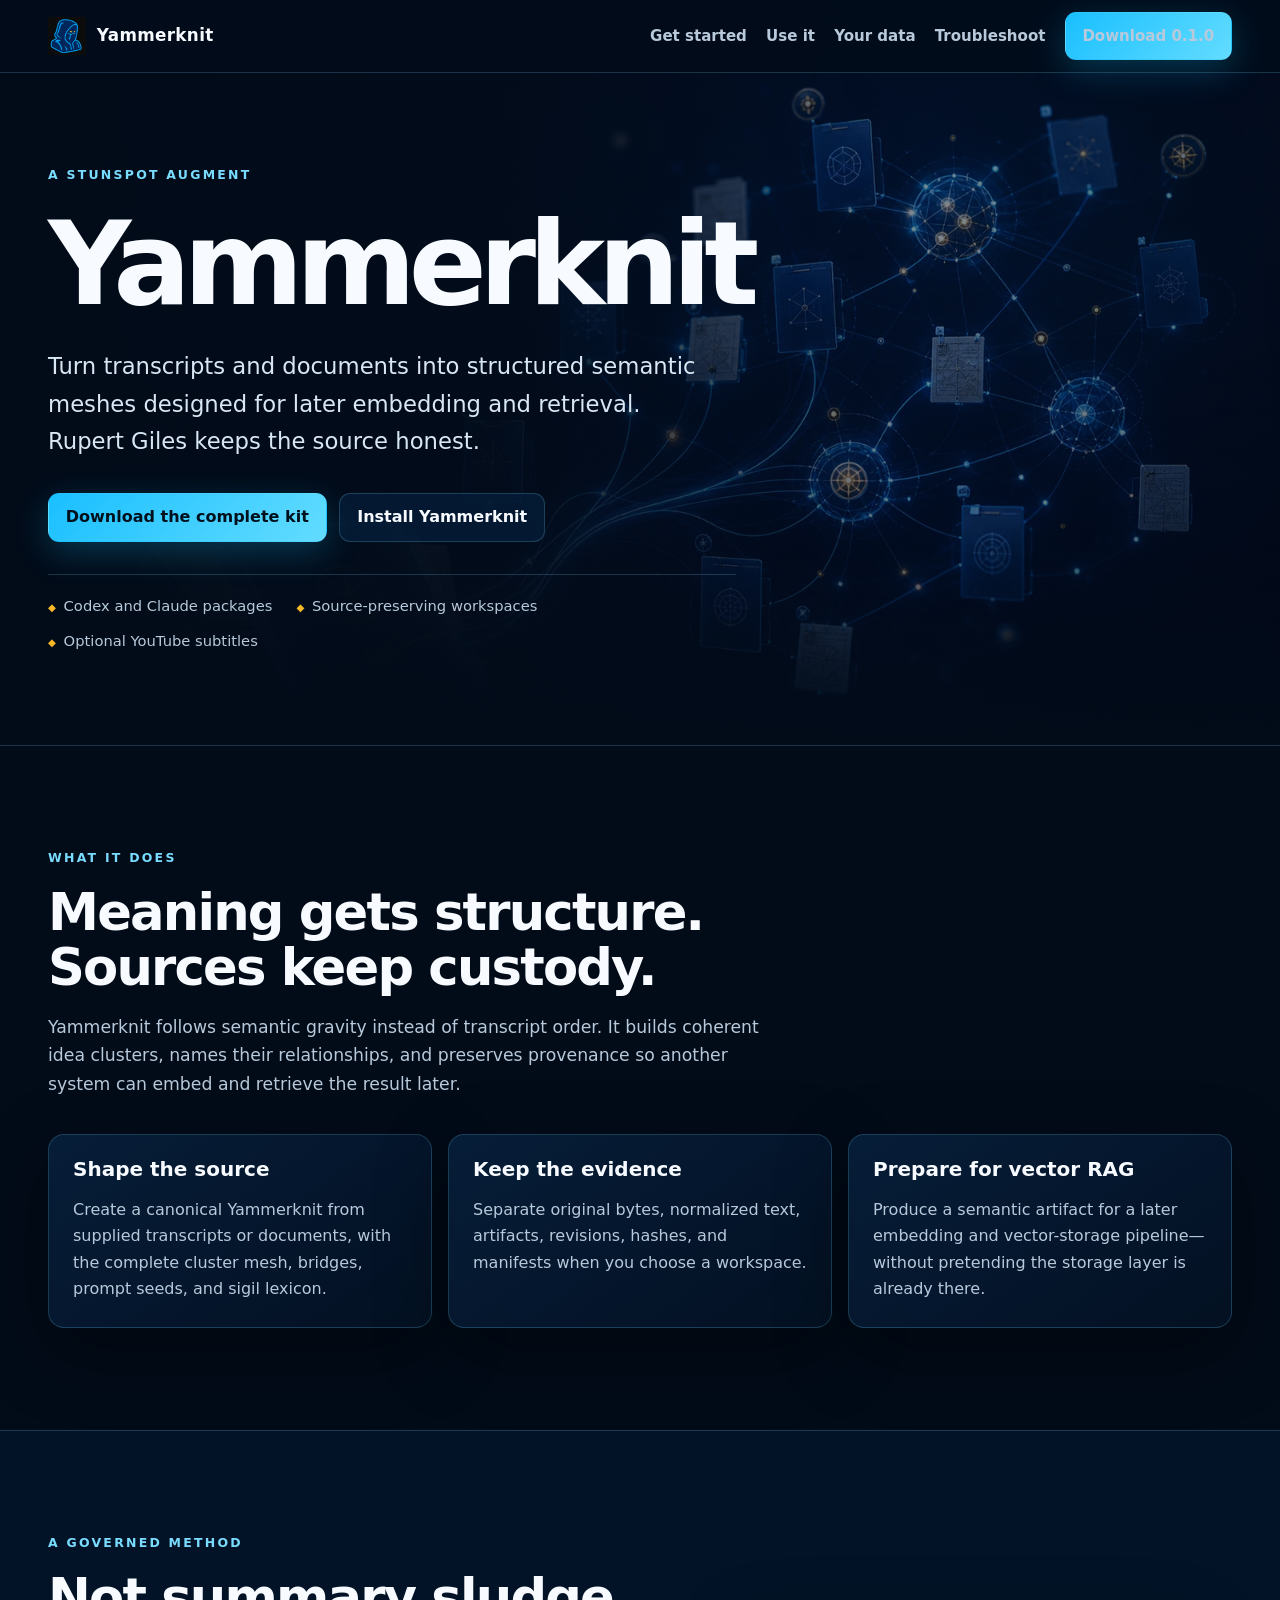
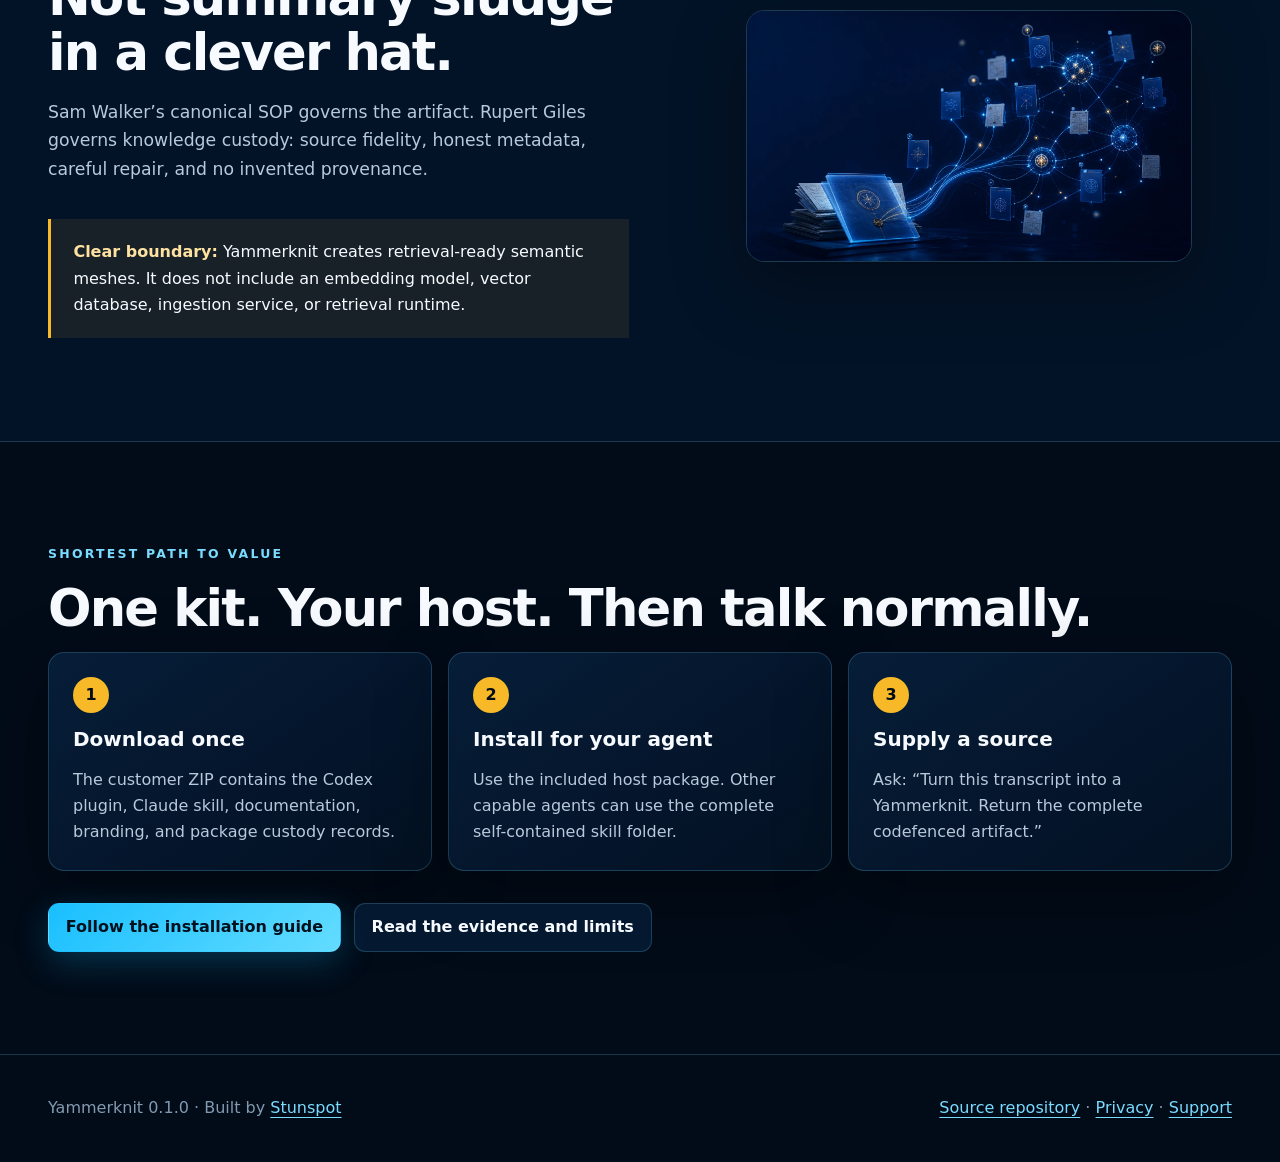
==== docs/index.html @ 2b45ec3b "docs: launch Yammerknit public documentation" ====
<!doctype html>
<html lang="en">
<head>
  <meta charset="utf-8">
  <meta name="viewport" content="width=device-width, initial-scale=1">
  <title>Yammerknit — Retrieval-ready semantic meshes</title>
  <meta name="description" content="Turn transcripts and documents into structured semantic meshes for embedding and retrieval in a vector-RAG system.">
  <link rel="canonical" href="https://stunspot.github.io/yammerknit/">
  <meta property="og:type" content="website">
  <meta property="og:site_name" content="Yammerknit">
  <meta property="og:title" content="Yammerknit — Retrieval-ready semantic meshes">
  <meta property="og:description" content="Turn source material into a retrieval-ready semantic mesh. Rupert Giles keeps the source honest.">
  <meta property="og:url" content="https://stunspot.github.io/yammerknit/">
  <meta property="og:image" content="https://stunspot.github.io/yammerknit/assets/yammerknit-sharecard.png">
  <meta property="og:image:width" content="1280">
  <meta property="og:image:height" content="640">
  <meta property="og:image:alt" content="Yammerknit, a Stunspot Augment: Turn source material into a retrieval-ready semantic mesh.">
  <meta name="twitter:card" content="summary_large_image">
  <meta name="twitter:title" content="Yammerknit — Retrieval-ready semantic meshes">
  <meta name="twitter:description" content="Turn source material into a retrieval-ready semantic mesh.">
  <meta name="twitter:image" content="https://stunspot.github.io/yammerknit/assets/yammerknit-sharecard.png">
  <meta name="theme-color" content="#041326">
  <link rel="icon" href="assets/stunspot-icon.png">
  <link rel="stylesheet" href="assets/styles.css">
</head>
<body>
  <a class="skip-link" href="#main">Skip to main content</a>
  <header class="site-header">
    <nav class="nav-shell" aria-label="Primary navigation">
      <a class="brand" href="./" aria-current="page"><img src="assets/stunspot-icon.png" alt="">Yammerknit</a>
      <ul class="nav-links">
        <li><a href="get-started.html">Get started</a></li>
        <li><a href="use.html">Use it</a></li>
        <li><a href="data.html">Your data</a></li>
        <li><a href="troubleshooting.html">Troubleshoot</a></li>
        <li class="download-nav"><a class="button" href="https://github.com/Stunspot/yammerknit/raw/refs/heads/main/release/0.1.0/Yammerknit-v0.1.0.zip">Download 0.1.0</a></li>
      </ul>
    </nav>
  </header>

  <main id="main">
    <section class="hero" aria-labelledby="hero-title">
      <img class="hero-art" src="assets/semantic-mesh.webp" alt="">
      <div class="shell hero-inner">
        <div class="hero-copy">
          <p class="eyebrow">A Stunspot Augment</p>
          <h1 id="hero-title">Yammerknit</h1>
          <p class="lede">Turn transcripts and documents into structured semantic meshes designed for later embedding and retrieval. Rupert Giles keeps the source honest.</p>
          <div class="actions">
            <a class="button" href="https://github.com/Stunspot/yammerknit/raw/refs/heads/main/release/0.1.0/Yammerknit-v0.1.0.zip">Download the complete kit</a>
            <a class="button-secondary" href="get-started.html">Install Yammerknit</a>
          </div>
          <div class="proof-strip" aria-label="Product facts">
            <span>Codex and Claude packages</span>
            <span>Source-preserving workspaces</span>
            <span>Optional YouTube subtitles</span>
          </div>
        </div>
      </div>
    </section>

    <section class="section shell" aria-labelledby="what-title">
      <p class="eyebrow">What it does</p>
      <h2 id="what-title">Meaning gets structure. Sources keep custody.</h2>
      <p class="section-intro">Yammerknit follows semantic gravity instead of transcript order. It builds coherent idea clusters, names their relationships, and preserves provenance so another system can embed and retrieve the result later.</p>
      <div class="grid-3">
        <article class="card"><h3>Shape the source</h3><p>Create a canonical Yammerknit from supplied transcripts or documents, with the complete cluster mesh, bridges, prompt seeds, and sigil lexicon.</p></article>
        <article class="card"><h3>Keep the evidence</h3><p>Separate original bytes, normalized text, artifacts, revisions, hashes, and manifests when you choose a workspace.</p></article>
        <article class="card"><h3>Prepare for vector RAG</h3><p>Produce a semantic artifact for a later embedding and vector-storage pipeline—without pretending the storage layer is already there.</p></article>
      </div>
    </section>

    <section class="section mesh-band">
      <div class="shell split">
        <div>
          <p class="eyebrow">A governed method</p>
          <h2>Not summary sludge in a clever hat.</h2>
          <p class="section-intro">Sam Walker’s canonical SOP governs the artifact. Rupert Giles governs knowledge custody: source fidelity, honest metadata, careful repair, and no invented provenance.</p>
          <div class="callout"><strong>Clear boundary:</strong> Yammerknit creates retrieval-ready semantic meshes. It does not include an embedding model, vector database, ingestion service, or retrieval runtime.</div>
        </div>
        <figure class="visual-frame"><img src="assets/semantic-mesh.webp" width="1600" height="900" loading="lazy" alt="An archival document unfolding into connected idea clusters, cross-links, and retrieval nodes."></figure>
      </div>
    </section>

    <section class="section shell" aria-labelledby="first-value-title">
      <p class="eyebrow">Shortest path to value</p>
      <h2 id="first-value-title">One kit. Your host. Then talk normally.</h2>
      <div class="grid-3">
        <article class="card"><div class="step-number" aria-hidden="true">1</div><h3>Download once</h3><p>The customer ZIP contains the Codex plugin, Claude skill, documentation, branding, and package custody records.</p></article>
        <article class="card"><div class="step-number" aria-hidden="true">2</div><h3>Install for your agent</h3><p>Use the included host package. Other capable agents can use the complete self-contained skill folder.</p></article>
        <article class="card"><div class="step-number" aria-hidden="true">3</div><h3>Supply a source</h3><p>Ask: “Turn this transcript into a Yammerknit. Return the complete codefenced artifact.”</p></article>
      </div>
      <div class="actions">
        <a class="button" href="get-started.html">Follow the installation guide</a>
        <a class="button-secondary" href="validation.html">Read the evidence and limits</a>
      </div>
    </section>
  </main>

  <footer class="site-footer">
    <div class="shell footer-inner">
      <p>Yammerknit 0.1.0 · Built by <a href="https://stunspot.com/">Stunspot</a></p>
      <p><a href="https://github.com/Stunspot/yammerknit">Source repository</a> · <a href="https://github.com/Stunspot/yammerknit/blob/main/PRIVACY.md">Privacy</a> · <a href="https://github.com/Stunspot/yammerknit/blob/main/SUPPORT.md">Support</a></p>
    </div>
  </footer>
</body>
</html>
---- docs/assets/styles.css ----
:root {
  color-scheme: dark;
  --ink: #f7fbff;
  --muted: #b7c9da;
  --quiet: #829ab0;
  --navy-950: #020b18;
  --navy-900: #041326;
  --navy-800: #082342;
  --cyan: #19bfff;
  --cyan-soft: #79dcff;
  --amber: #f7b927;
  --line: rgba(121, 220, 255, 0.2);
  --panel: rgba(8, 35, 66, 0.72);
  --shadow: 0 24px 70px rgba(0, 0, 0, 0.36);
  --max: 74rem;
}

* { box-sizing: border-box; }
html { scroll-behavior: smooth; background: var(--navy-950); }
body {
  margin: 0;
  min-width: 18rem;
  color: var(--ink);
  background:
    radial-gradient(circle at 85% 8%, rgba(25, 191, 255, 0.11), transparent 28rem),
    linear-gradient(180deg, var(--navy-900), var(--navy-950) 38rem);
  font-family: Inter, ui-sans-serif, system-ui, -apple-system, BlinkMacSystemFont, "Segoe UI", sans-serif;
  line-height: 1.65;
}
body::before {
  position: fixed;
  inset: 0;
  z-index: -1;
  content: "";
  pointer-events: none;
  opacity: 0.12;
  background-image:
    linear-gradient(rgba(121, 220, 255, 0.08) 1px, transparent 1px),
    linear-gradient(90deg, rgba(121, 220, 255, 0.08) 1px, transparent 1px);
  background-size: 4rem 4rem;
  mask-image: linear-gradient(to bottom, black, transparent 75%);
}
a { color: var(--cyan-soft); text-underline-offset: 0.22em; text-decoration-thickness: 0.08em; }
a:hover { color: #fff; }
a:focus-visible, button:focus-visible { outline: 0.2rem solid var(--amber); outline-offset: 0.25rem; border-radius: 0.2rem; }
img { max-width: 100%; height: auto; }
.skip-link {
  position: fixed; top: 0.75rem; left: 0.75rem; z-index: 20;
  padding: 0.7rem 1rem; color: var(--navy-950); background: var(--amber);
  font-weight: 800; transform: translateY(-180%);
}
.skip-link:focus { transform: translateY(0); }
.site-header {
  position: sticky; top: 0; z-index: 10;
  border-bottom: 1px solid var(--line);
  background: rgba(2, 11, 24, 0.88);
  backdrop-filter: blur(18px);
}
.nav-shell, .shell { width: min(calc(100% - 2rem), var(--max)); margin-inline: auto; }
.nav-shell { display: flex; align-items: center; justify-content: space-between; min-height: 4.5rem; gap: 1.5rem; }
.brand {
  display: inline-flex; align-items: center; gap: 0.7rem;
  color: var(--ink); font-size: 1.05rem; font-weight: 800;
  letter-spacing: 0.02em; text-decoration: none;
}
.brand img { width: 2.35rem; height: 2.35rem; object-fit: contain; }
.nav-links {
  display: flex; align-items: center; flex-wrap: wrap; gap: 0.25rem 1.2rem;
  margin: 0; padding: 0; list-style: none;
}
.nav-links a { color: var(--muted); font-size: 0.94rem; font-weight: 700; text-decoration: none; }
.nav-links a[aria-current="page"], .nav-links a:hover { color: var(--ink); }
.button, .button-secondary {
  display: inline-flex; align-items: center; justify-content: center;
  min-height: 3rem; padding: 0.65rem 1.05rem; border: 1px solid transparent;
  border-radius: 0.7rem; font-weight: 800; text-decoration: none;
}
.button {
  color: #00101d; background: linear-gradient(135deg, var(--cyan), #63dcff);
  box-shadow: 0 10px 35px rgba(25, 191, 255, 0.24);
}
.button:hover { color: #00101d; background: #a1eaff; }
.button-secondary { color: var(--ink); border-color: var(--line); background: rgba(8, 35, 66, 0.62); }
.button-secondary:hover { border-color: var(--cyan); color: var(--ink); }
.eyebrow {
  margin: 0 0 1rem; color: var(--cyan-soft); font-size: 0.78rem;
  font-weight: 850; letter-spacing: 0.18em; text-transform: uppercase;
}
.hero { position: relative; min-height: 42rem; overflow: hidden; border-bottom: 1px solid var(--line); }
.hero-art { position: absolute; inset: 0; width: 100%; height: 100%; object-fit: cover; object-position: center; opacity: 0.7; }
.hero::after {
  position: absolute; inset: 0; content: "";
  background:
    linear-gradient(90deg, rgba(2, 11, 24, 0.99) 0%, rgba(2, 11, 24, 0.93) 39%, rgba(2, 11, 24, 0.28) 72%, rgba(2, 11, 24, 0.48) 100%),
    linear-gradient(0deg, var(--navy-950), transparent 35%);
}
.hero-inner { position: relative; z-index: 1; display: grid; align-items: center; min-height: 42rem; padding-block: 5.5rem; }
.hero-copy { max-width: 43rem; }
h1, h2, h3 { line-height: 1.08; text-wrap: balance; }
h1 { margin: 0; font-size: clamp(3.5rem, 9vw, 7.8rem); letter-spacing: -0.065em; }
h2 { margin: 0 0 1rem; font-size: clamp(2rem, 4vw, 3.3rem); letter-spacing: -0.035em; }
h3 { margin: 0 0 0.6rem; font-size: 1.25rem; }
.lede { max-width: 42rem; margin: 1.4rem 0 0; color: #d8e7f3; font-size: clamp(1.13rem, 2.2vw, 1.42rem); }
.actions { display: flex; flex-wrap: wrap; gap: 0.8rem; margin-top: 2rem; }
.proof-strip {
  display: flex; flex-wrap: wrap; gap: 0.65rem 1.5rem; margin: 2rem 0 0;
  padding: 1.2rem 0 0; border-top: 1px solid var(--line);
  color: var(--muted); font-size: 0.92rem;
}
.proof-strip span::before { margin-right: 0.48rem; color: var(--amber); content: "◆"; font-size: 0.7em; }
.section { padding-block: clamp(4rem, 8vw, 7rem); }
.section-intro { max-width: 46rem; margin-bottom: 2.25rem; color: var(--muted); font-size: 1.08rem; }
.grid-3 { display: grid; grid-template-columns: repeat(3, 1fr); gap: 1rem; }
.card {
  padding: 1.5rem; border: 1px solid var(--line); border-radius: 1rem;
  background: linear-gradient(145deg, rgba(8, 35, 66, 0.78), rgba(4, 19, 38, 0.72));
  box-shadow: var(--shadow);
}
.card p { margin-bottom: 0; color: var(--muted); }
.step-number {
  display: grid; width: 2.25rem; height: 2.25rem; margin-bottom: 1rem;
  place-items: center; border-radius: 50%; color: var(--navy-950);
  background: var(--amber); font-weight: 900;
}
.mesh-band { border-block: 1px solid var(--line); background: rgba(8, 35, 66, 0.35); }
.split {
  display: grid; grid-template-columns: minmax(0, 1.05fr) minmax(18rem, 0.95fr);
  align-items: center; gap: clamp(2rem, 6vw, 5rem);
}
.visual-frame { overflow: hidden; border: 1px solid var(--line); border-radius: 1.15rem; box-shadow: var(--shadow); }
.visual-frame img { display: block; }
.callout { padding: 1.25rem 1.4rem; border-left: 0.22rem solid var(--amber); background: rgba(247, 185, 39, 0.08); }
.callout strong { color: #ffe2a1; }
.doc-hero { padding-block: clamp(4rem, 8vw, 7rem) 3rem; }
.doc-hero h1 { max-width: 54rem; font-size: clamp(2.8rem, 7vw, 5.4rem); }
.doc-layout {
  display: grid; grid-template-columns: 14rem minmax(0, 48rem);
  align-items: start; gap: clamp(2rem, 6vw, 5rem); padding-bottom: 6rem;
}
.toc { position: sticky; top: 6rem; padding: 1rem; border-left: 1px solid var(--line); }
.toc p { margin: 0 0 0.5rem; color: var(--quiet); font-size: 0.75rem; font-weight: 800; letter-spacing: 0.14em; text-transform: uppercase; }
.toc ul { margin: 0; padding: 0; list-style: none; }
.toc a { display: block; padding: 0.35rem 0; color: var(--muted); text-decoration: none; }
.prose h2 { margin-top: 3.5rem; padding-top: 1rem; }
.prose h2:first-child { margin-top: 0; }
.prose p, .prose li { color: #c7d6e3; }
.prose li + li { margin-top: 0.45rem; }
.prose code { color: #c9efff; background: rgba(25, 191, 255, 0.09); }
pre {
  overflow-x: auto; padding: 1.1rem 1.2rem; border: 1px solid var(--line);
  border-radius: 0.75rem; color: #e5f7ff; background: #010915; font-size: 0.92rem;
}
table { width: 100%; border-collapse: collapse; }
th, td { padding: 0.8rem; border-bottom: 1px solid var(--line); text-align: left; vertical-align: top; }
th { color: var(--ink); }
td { color: var(--muted); }
.next { margin-top: 4rem; padding: 1.4rem; border: 1px solid var(--line); border-radius: 0.9rem; background: var(--panel); }
.site-footer { padding-block: 2.5rem; border-top: 1px solid var(--line); color: var(--quiet); }
.footer-inner { display: flex; justify-content: space-between; flex-wrap: wrap; gap: 1rem 2rem; }
.footer-inner p { margin: 0; }
@media (max-width: 54rem) {
  .grid-3, .split, .doc-layout { grid-template-columns: 1fr; }
  .toc { position: static; border-left: 0; border-bottom: 1px solid var(--line); }
  .nav-shell { align-items: flex-start; padding-block: 0.8rem; }
  .nav-links { justify-content: flex-end; }
  .hero::after {
    background: linear-gradient(90deg, rgba(2, 11, 24, 0.97), rgba(2, 11, 24, 0.56)),
      linear-gradient(0deg, var(--navy-950), transparent 45%);
  }
}
@media (max-width: 38rem) {
  .nav-shell { display: block; }
  .nav-links { margin-top: 0.6rem; justify-content: flex-start; }
  .nav-links .download-nav { display: none; }
  .hero, .hero-inner { min-height: 38rem; }
  .proof-strip { display: grid; }
}
@media (prefers-reduced-motion: reduce) { html { scroll-behavior: auto; } }
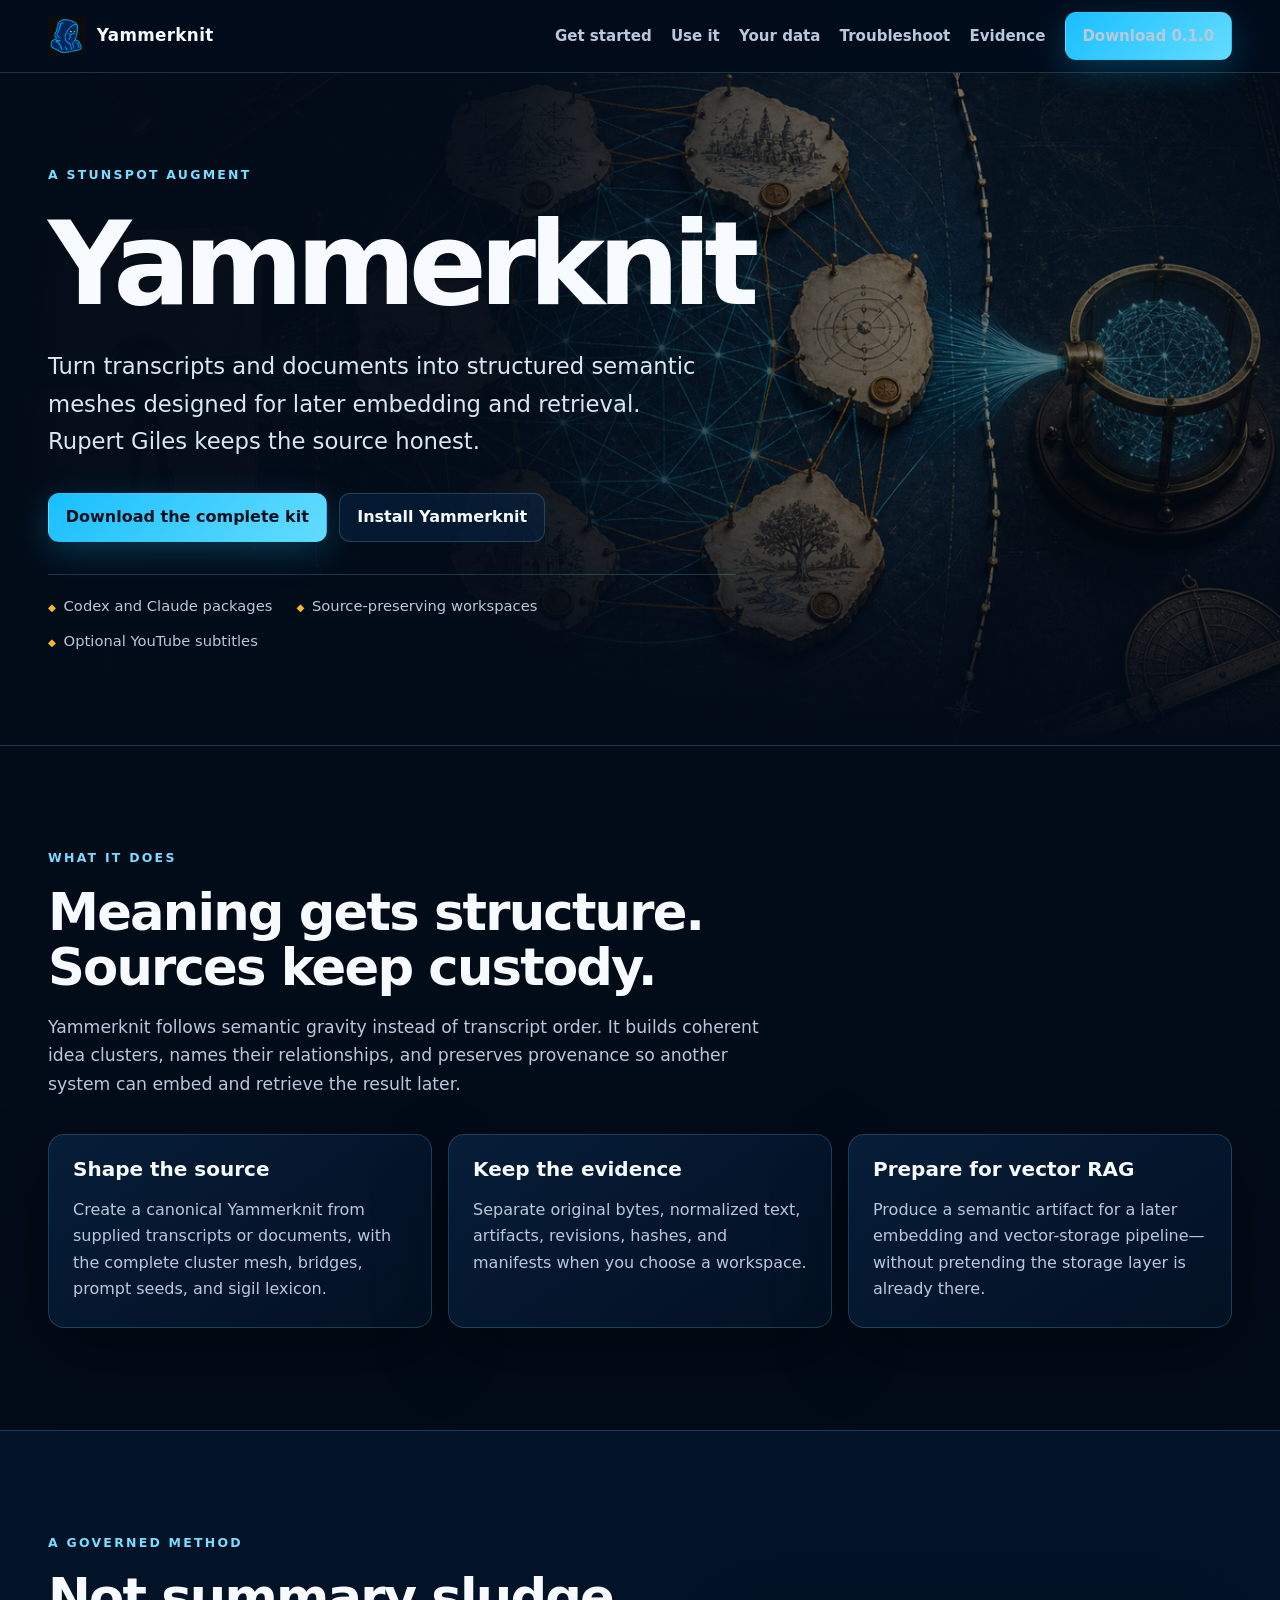
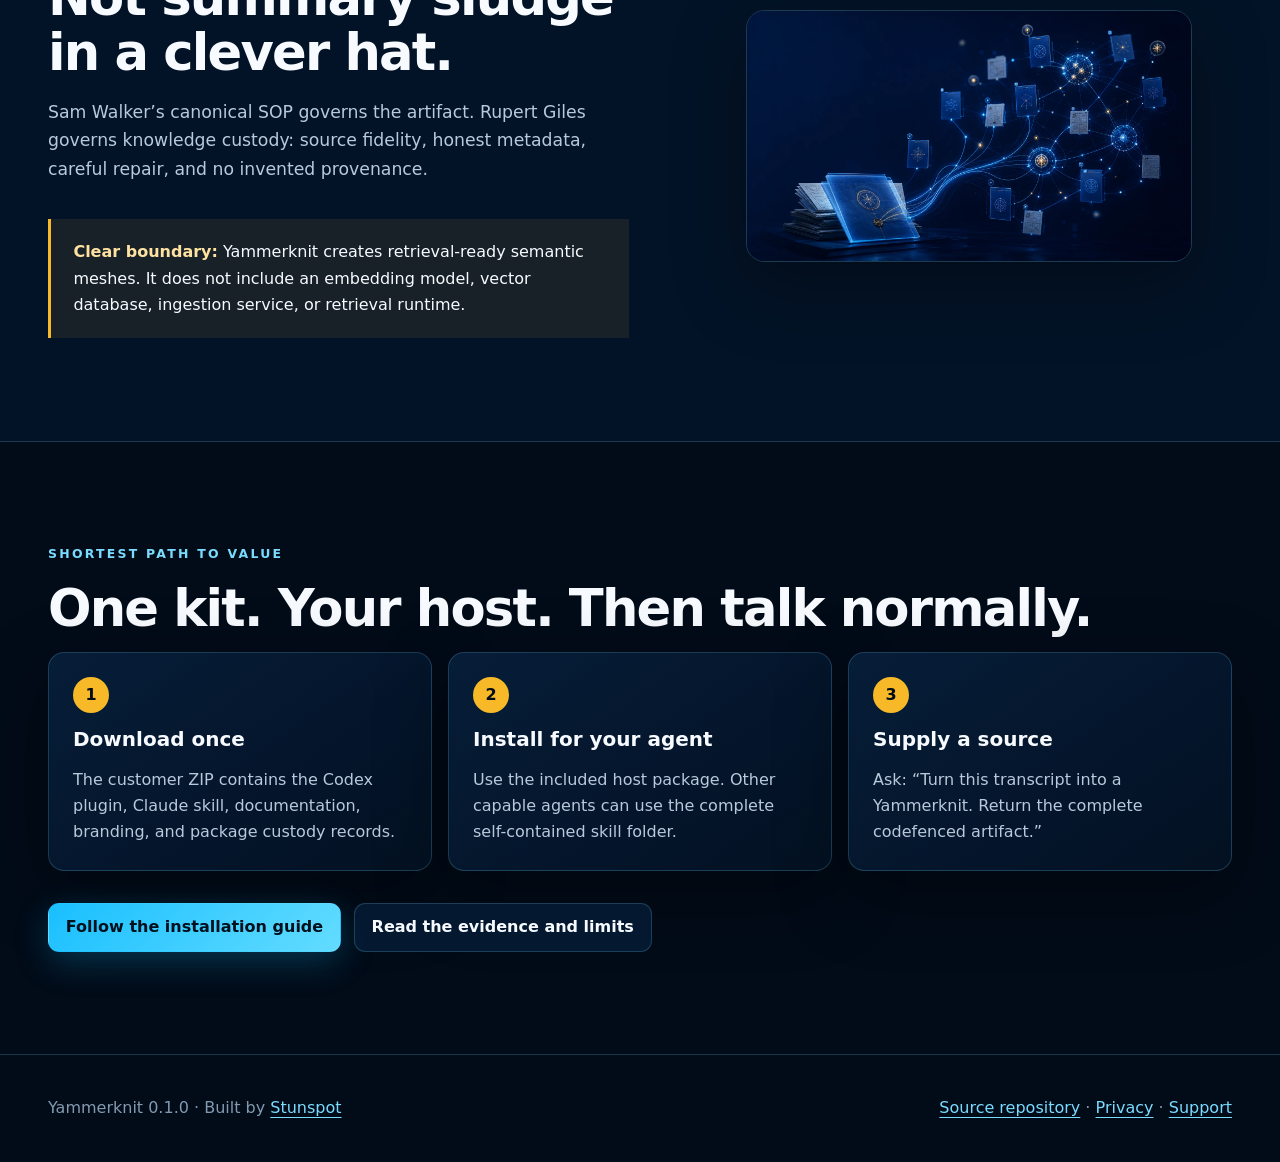
==== commit ad64ec3f: "Complete Yammerknit customer journey and visuals" ====
--- a/docs/index.html
+++ b/docs/index.html
@@ -33,6 +33,7 @@
         <li><a href="use.html">Use it</a></li>
         <li><a href="data.html">Your data</a></li>
         <li><a href="troubleshooting.html">Troubleshoot</a></li>
+        <li><a href="validation.html">Evidence</a></li>
         <li class="download-nav"><a class="button" href="https://github.com/Stunspot/yammerknit/raw/refs/heads/main/release/0.1.0/Yammerknit-v0.1.0.zip">Download 0.1.0</a></li>
       </ul>
     </nav>
@@ -40,7 +41,7 @@
 
   <main id="main">
     <section class="hero" aria-labelledby="hero-title">
-      <img class="hero-art" src="assets/semantic-mesh.webp" alt="">
+      <img class="hero-art" src="assets/yammerknit-pages-hero.png" width="1200" height="800" alt="">
       <div class="shell hero-inner">
         <div class="hero-copy">
           <p class="eyebrow">A Stunspot Augment</p>
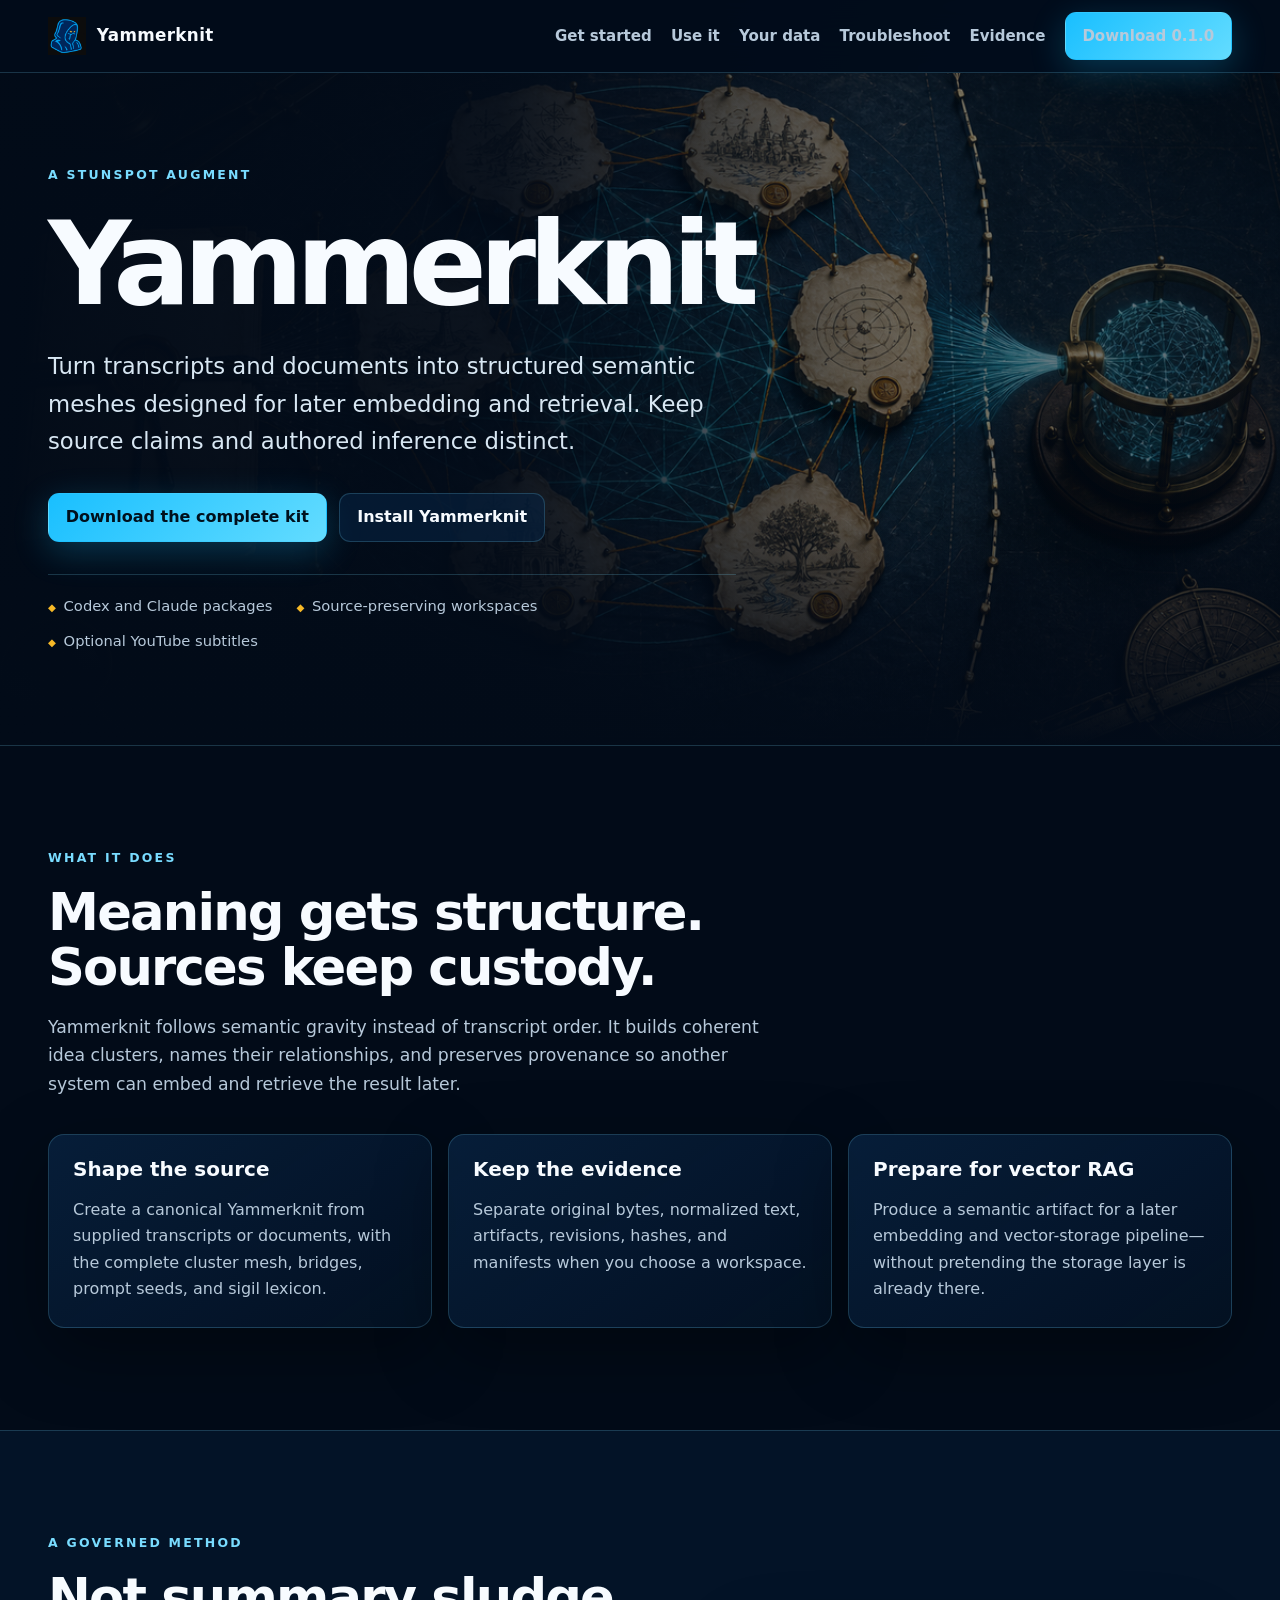
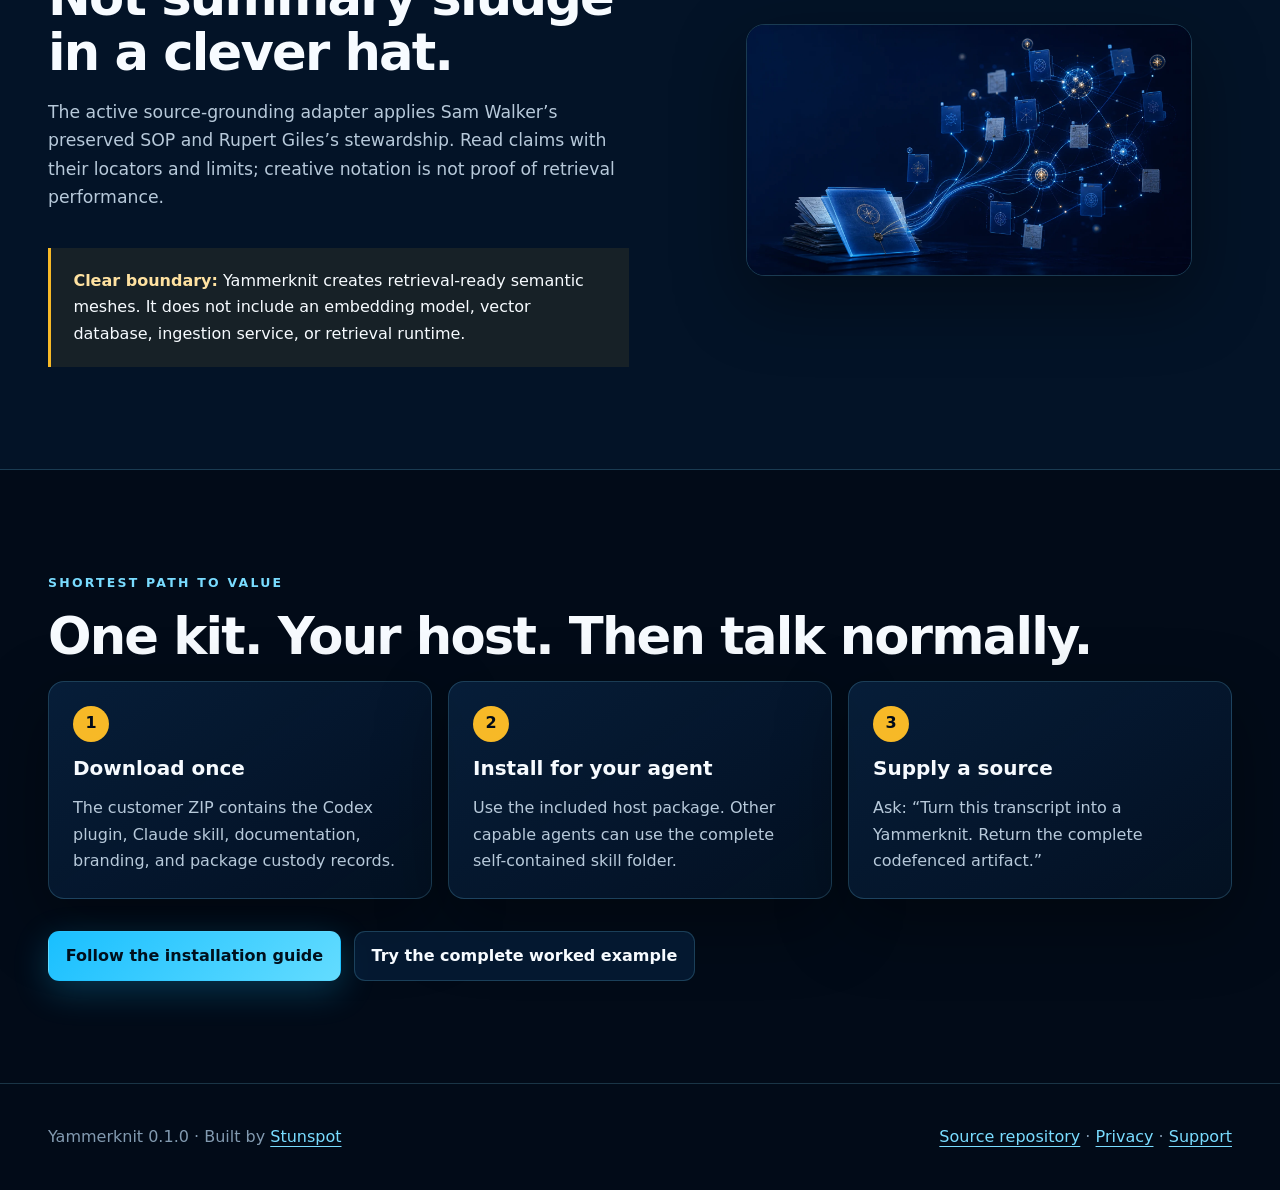
==== commit 4b0c48e1: "Restore source-faithful Yammerknit custody and usable delivery" ====
--- a/docs/index.html
+++ b/docs/index.html
@@ -9,7 +9,7 @@
   <meta property="og:type" content="website">
   <meta property="og:site_name" content="Yammerknit">
   <meta property="og:title" content="Yammerknit — Retrieval-ready semantic meshes">
-  <meta property="og:description" content="Turn source material into a retrieval-ready semantic mesh. Rupert Giles keeps the source honest.">
+  <meta property="og:description" content="Turn source material into a retrieval-ready semantic mesh. Keep source claims and authored inference distinct.">
   <meta property="og:url" content="https://stunspot.github.io/yammerknit/">
   <meta property="og:image" content="https://stunspot.github.io/yammerknit/assets/yammerknit-sharecard.png">
   <meta property="og:image:width" content="1280">
@@ -34,7 +34,7 @@
         <li><a href="data.html">Your data</a></li>
         <li><a href="troubleshooting.html">Troubleshoot</a></li>
         <li><a href="validation.html">Evidence</a></li>
-        <li class="download-nav"><a class="button" href="https://github.com/Stunspot/yammerknit/raw/refs/heads/main/release/0.1.0/Yammerknit-v0.1.0.zip">Download 0.1.0</a></li>
+        <li class="download-nav"><a class="button" href="https://github.com/Stunspot/yammerknit/raw/refs/heads/main/release/current/Yammerknit-v0.1.0.zip">Download 0.1.0</a></li>
       </ul>
     </nav>
   </header>
@@ -46,9 +46,9 @@
         <div class="hero-copy">
           <p class="eyebrow">A Stunspot Augment</p>
           <h1 id="hero-title">Yammerknit</h1>
-          <p class="lede">Turn transcripts and documents into structured semantic meshes designed for later embedding and retrieval. Rupert Giles keeps the source honest.</p>
+          <p class="lede">Turn transcripts and documents into structured semantic meshes designed for later embedding and retrieval. Keep source claims and authored inference distinct.</p>
           <div class="actions">
-            <a class="button" href="https://github.com/Stunspot/yammerknit/raw/refs/heads/main/release/0.1.0/Yammerknit-v0.1.0.zip">Download the complete kit</a>
+            <a class="button" href="https://github.com/Stunspot/yammerknit/raw/refs/heads/main/release/current/Yammerknit-v0.1.0.zip">Download the complete kit</a>
             <a class="button-secondary" href="get-started.html">Install Yammerknit</a>
           </div>
           <div class="proof-strip" aria-label="Product facts">
@@ -76,7 +76,7 @@
         <div>
           <p class="eyebrow">A governed method</p>
           <h2>Not summary sludge in a clever hat.</h2>
-          <p class="section-intro">Sam Walker’s canonical SOP governs the artifact. Rupert Giles governs knowledge custody: source fidelity, honest metadata, careful repair, and no invented provenance.</p>
+          <p class="section-intro">The active source-grounding adapter applies Sam Walker’s preserved SOP and Rupert Giles’s stewardship. Read claims with their locators and limits; creative notation is not proof of retrieval performance.</p>
           <div class="callout"><strong>Clear boundary:</strong> Yammerknit creates retrieval-ready semantic meshes. It does not include an embedding model, vector database, ingestion service, or retrieval runtime.</div>
         </div>
         <figure class="visual-frame"><img src="assets/semantic-mesh.webp" width="1600" height="900" loading="lazy" alt="An archival document unfolding into connected idea clusters, cross-links, and retrieval nodes."></figure>
@@ -93,7 +93,7 @@
       </div>
       <div class="actions">
         <a class="button" href="get-started.html">Follow the installation guide</a>
-        <a class="button-secondary" href="validation.html">Read the evidence and limits</a>
+        <a class="button-secondary" href="use.html#create">Try the complete worked example</a>
       </div>
     </section>
   </main>
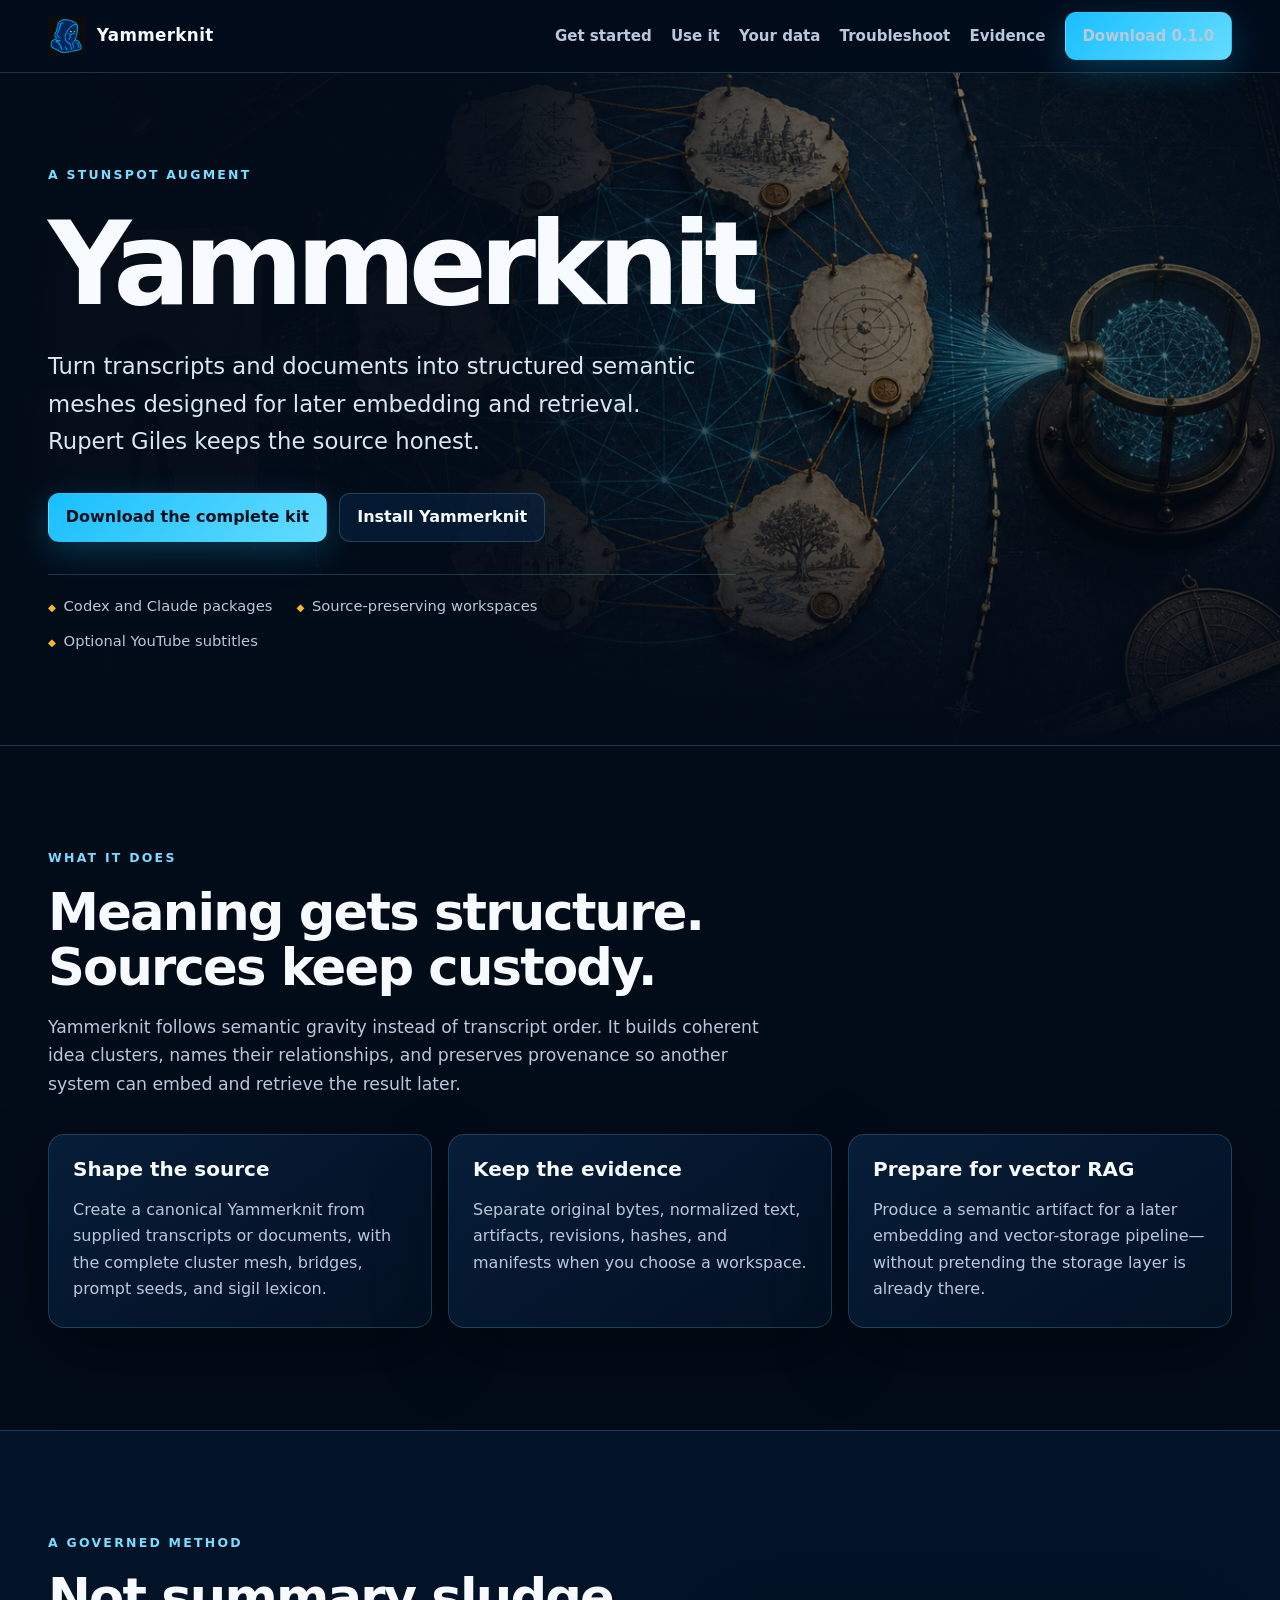
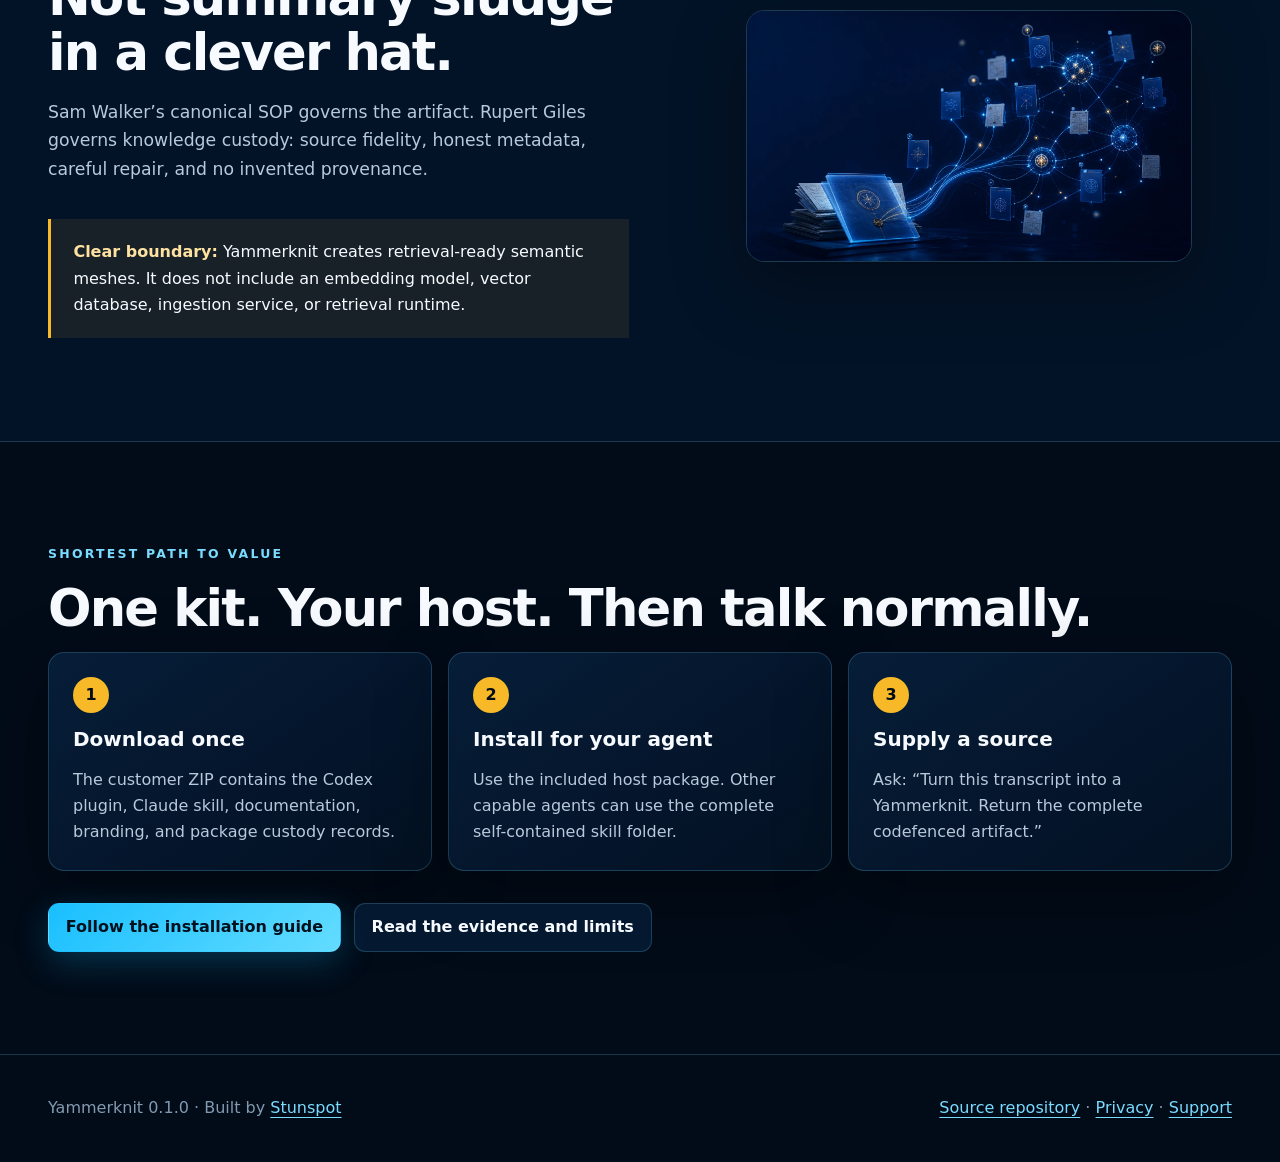
==== commit 48ab8fc2: "Restore owner-accepted pre-estate product and preserve repair history" ====
--- a/docs/index.html
+++ b/docs/index.html
@@ -9,7 +9,7 @@
   <meta property="og:type" content="website">
   <meta property="og:site_name" content="Yammerknit">
   <meta property="og:title" content="Yammerknit — Retrieval-ready semantic meshes">
-  <meta property="og:description" content="Turn source material into a retrieval-ready semantic mesh. Keep source claims and authored inference distinct.">
+  <meta property="og:description" content="Turn source material into a retrieval-ready semantic mesh. Rupert Giles keeps the source honest.">
   <meta property="og:url" content="https://stunspot.github.io/yammerknit/">
   <meta property="og:image" content="https://stunspot.github.io/yammerknit/assets/yammerknit-sharecard.png">
   <meta property="og:image:width" content="1280">
@@ -34,7 +34,7 @@
         <li><a href="data.html">Your data</a></li>
         <li><a href="troubleshooting.html">Troubleshoot</a></li>
         <li><a href="validation.html">Evidence</a></li>
-        <li class="download-nav"><a class="button" href="https://github.com/Stunspot/yammerknit/raw/refs/heads/main/release/current/Yammerknit-v0.1.0.zip">Download 0.1.0</a></li>
+        <li class="download-nav"><a class="button" href="https://github.com/Stunspot/yammerknit/raw/refs/heads/main/release/0.1.0/Yammerknit-v0.1.0.zip">Download 0.1.0</a></li>
       </ul>
     </nav>
   </header>
@@ -46,9 +46,9 @@
         <div class="hero-copy">
           <p class="eyebrow">A Stunspot Augment</p>
           <h1 id="hero-title">Yammerknit</h1>
-          <p class="lede">Turn transcripts and documents into structured semantic meshes designed for later embedding and retrieval. Keep source claims and authored inference distinct.</p>
+          <p class="lede">Turn transcripts and documents into structured semantic meshes designed for later embedding and retrieval. Rupert Giles keeps the source honest.</p>
           <div class="actions">
-            <a class="button" href="https://github.com/Stunspot/yammerknit/raw/refs/heads/main/release/current/Yammerknit-v0.1.0.zip">Download the complete kit</a>
+            <a class="button" href="https://github.com/Stunspot/yammerknit/raw/refs/heads/main/release/0.1.0/Yammerknit-v0.1.0.zip">Download the complete kit</a>
             <a class="button-secondary" href="get-started.html">Install Yammerknit</a>
           </div>
           <div class="proof-strip" aria-label="Product facts">
@@ -76,7 +76,7 @@
         <div>
           <p class="eyebrow">A governed method</p>
           <h2>Not summary sludge in a clever hat.</h2>
-          <p class="section-intro">The active source-grounding adapter applies Sam Walker’s preserved SOP and Rupert Giles’s stewardship. Read claims with their locators and limits; creative notation is not proof of retrieval performance.</p>
+          <p class="section-intro">Sam Walker’s canonical SOP governs the artifact. Rupert Giles governs knowledge custody: source fidelity, honest metadata, careful repair, and no invented provenance.</p>
           <div class="callout"><strong>Clear boundary:</strong> Yammerknit creates retrieval-ready semantic meshes. It does not include an embedding model, vector database, ingestion service, or retrieval runtime.</div>
         </div>
         <figure class="visual-frame"><img src="assets/semantic-mesh.webp" width="1600" height="900" loading="lazy" alt="An archival document unfolding into connected idea clusters, cross-links, and retrieval nodes."></figure>
@@ -93,7 +93,7 @@
       </div>
       <div class="actions">
         <a class="button" href="get-started.html">Follow the installation guide</a>
-        <a class="button-secondary" href="use.html#create">Try the complete worked example</a>
+        <a class="button-secondary" href="validation.html">Read the evidence and limits</a>
       </div>
     </section>
   </main>
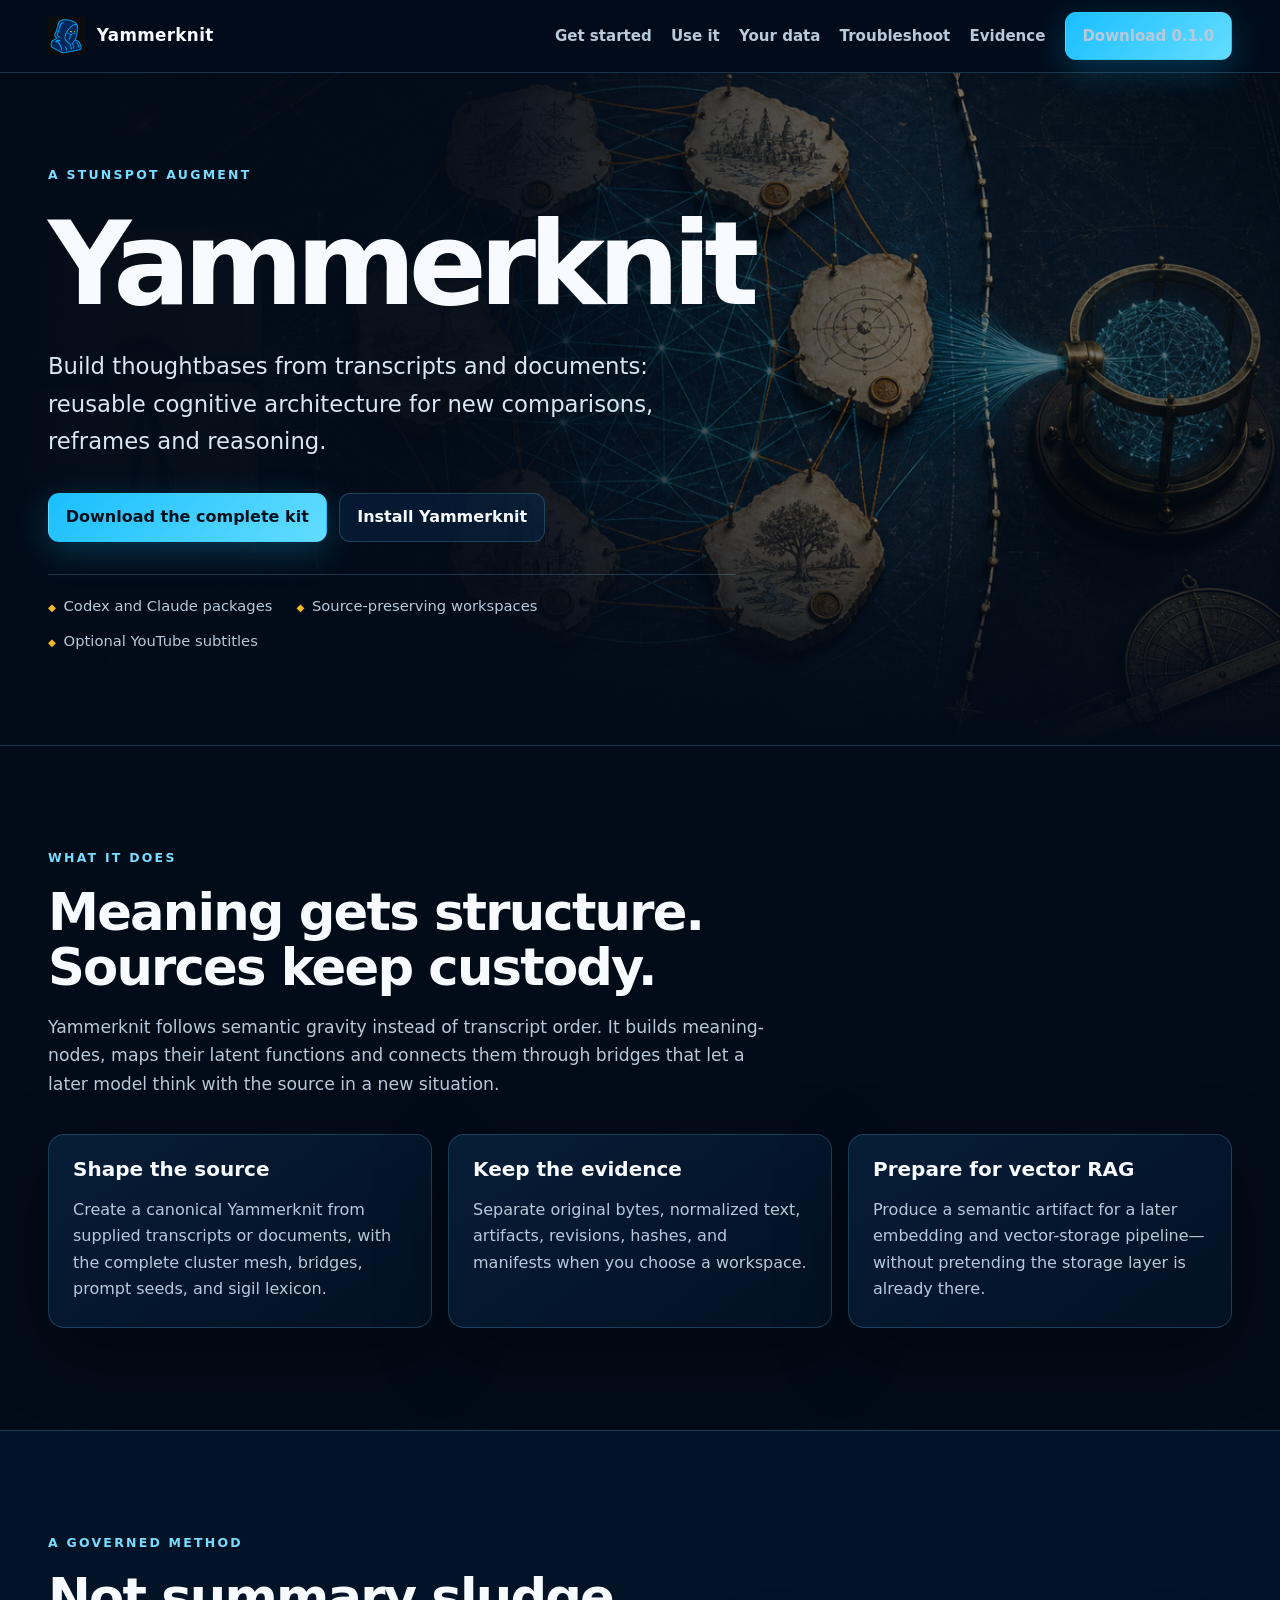
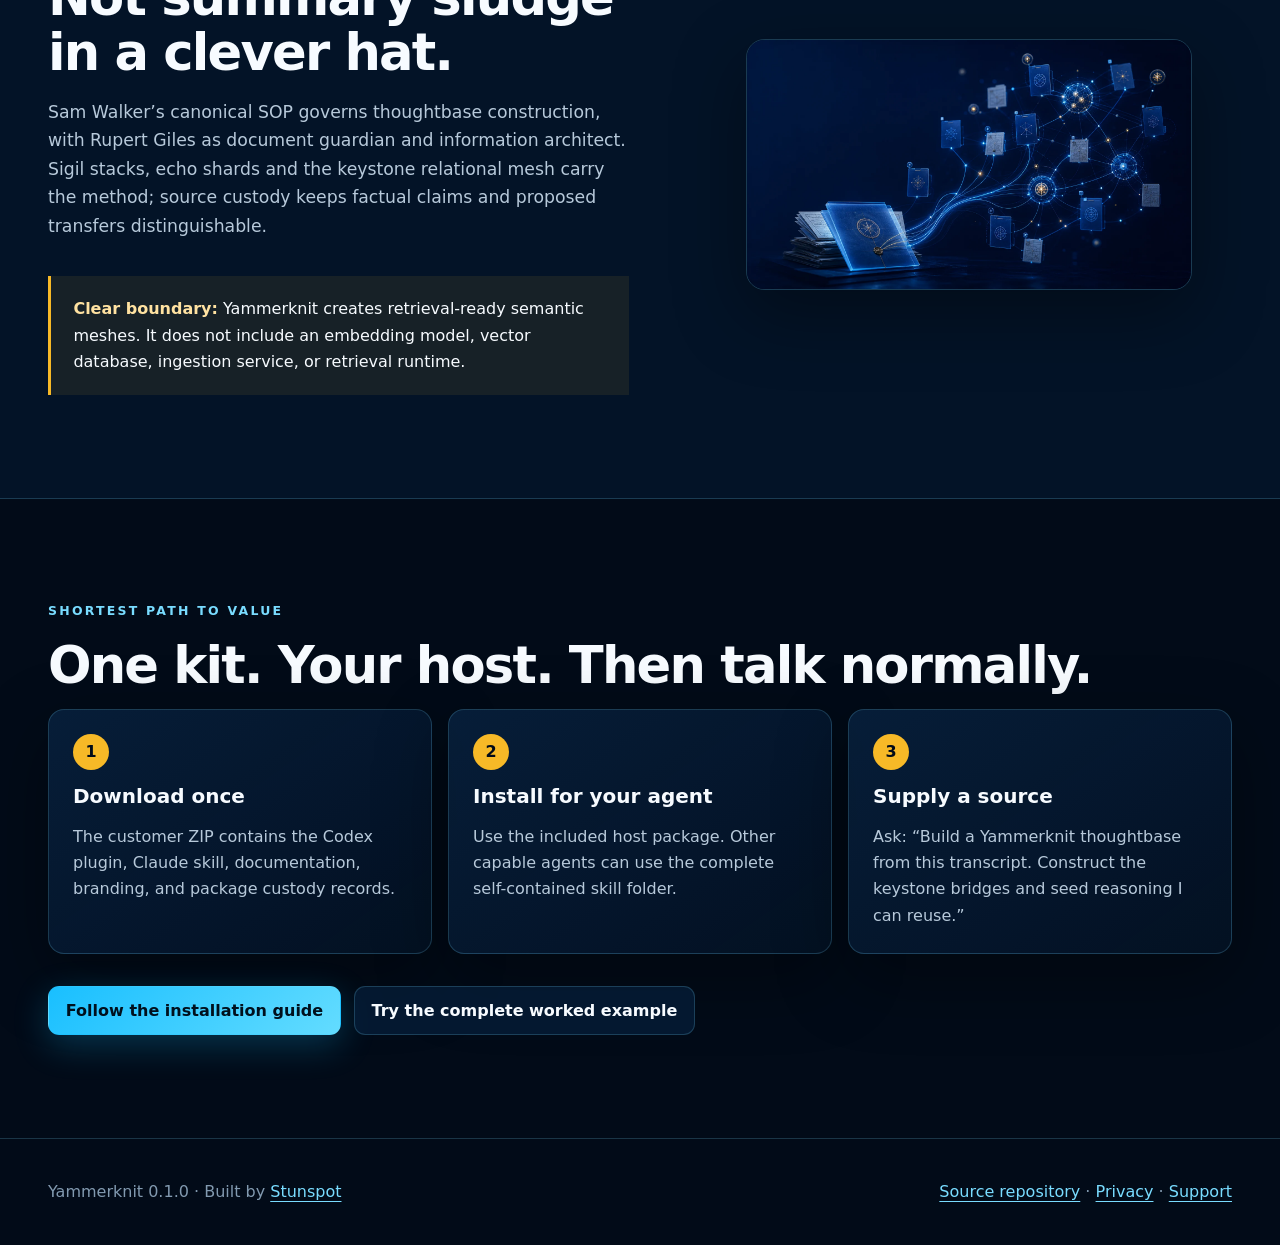
==== commit c44c19c1: "Restore Yammerknit custody mechanics and owner thoughtbase guidance" ====
--- a/docs/index.html
+++ b/docs/index.html
@@ -9,7 +9,7 @@
   <meta property="og:type" content="website">
   <meta property="og:site_name" content="Yammerknit">
   <meta property="og:title" content="Yammerknit — Retrieval-ready semantic meshes">
-  <meta property="og:description" content="Turn source material into a retrieval-ready semantic mesh. Rupert Giles keeps the source honest.">
+  <meta property="og:description" content="Turn source material into a retrieval-ready semantic mesh. Keep source claims and authored inference distinct.">
   <meta property="og:url" content="https://stunspot.github.io/yammerknit/">
   <meta property="og:image" content="https://stunspot.github.io/yammerknit/assets/yammerknit-sharecard.png">
   <meta property="og:image:width" content="1280">
@@ -34,7 +34,7 @@
         <li><a href="data.html">Your data</a></li>
         <li><a href="troubleshooting.html">Troubleshoot</a></li>
         <li><a href="validation.html">Evidence</a></li>
-        <li class="download-nav"><a class="button" href="https://github.com/Stunspot/yammerknit/raw/refs/heads/main/release/0.1.0/Yammerknit-v0.1.0.zip">Download 0.1.0</a></li>
+        <li class="download-nav"><a class="button" href="https://github.com/Stunspot/yammerknit/raw/refs/heads/main/release/current/Yammerknit-v0.1.0.zip">Download 0.1.0</a></li>
       </ul>
     </nav>
   </header>
@@ -46,9 +46,9 @@
         <div class="hero-copy">
           <p class="eyebrow">A Stunspot Augment</p>
           <h1 id="hero-title">Yammerknit</h1>
-          <p class="lede">Turn transcripts and documents into structured semantic meshes designed for later embedding and retrieval. Rupert Giles keeps the source honest.</p>
+          <p class="lede">Build thoughtbases from transcripts and documents: reusable cognitive architecture for new comparisons, reframes and reasoning.</p>
           <div class="actions">
-            <a class="button" href="https://github.com/Stunspot/yammerknit/raw/refs/heads/main/release/0.1.0/Yammerknit-v0.1.0.zip">Download the complete kit</a>
+            <a class="button" href="https://github.com/Stunspot/yammerknit/raw/refs/heads/main/release/current/Yammerknit-v0.1.0.zip">Download the complete kit</a>
             <a class="button-secondary" href="get-started.html">Install Yammerknit</a>
           </div>
           <div class="proof-strip" aria-label="Product facts">
@@ -63,7 +63,7 @@
     <section class="section shell" aria-labelledby="what-title">
       <p class="eyebrow">What it does</p>
       <h2 id="what-title">Meaning gets structure. Sources keep custody.</h2>
-      <p class="section-intro">Yammerknit follows semantic gravity instead of transcript order. It builds coherent idea clusters, names their relationships, and preserves provenance so another system can embed and retrieve the result later.</p>
+      <p class="section-intro">Yammerknit follows semantic gravity instead of transcript order. It builds meaning-nodes, maps their latent functions and connects them through bridges that let a later model think with the source in a new situation.</p>
       <div class="grid-3">
         <article class="card"><h3>Shape the source</h3><p>Create a canonical Yammerknit from supplied transcripts or documents, with the complete cluster mesh, bridges, prompt seeds, and sigil lexicon.</p></article>
         <article class="card"><h3>Keep the evidence</h3><p>Separate original bytes, normalized text, artifacts, revisions, hashes, and manifests when you choose a workspace.</p></article>
@@ -76,7 +76,7 @@
         <div>
           <p class="eyebrow">A governed method</p>
           <h2>Not summary sludge in a clever hat.</h2>
-          <p class="section-intro">Sam Walker’s canonical SOP governs the artifact. Rupert Giles governs knowledge custody: source fidelity, honest metadata, careful repair, and no invented provenance.</p>
+          <p class="section-intro">Sam Walker’s canonical SOP governs thoughtbase construction, with Rupert Giles as document guardian and information architect. Sigil stacks, echo shards and the keystone relational mesh carry the method; source custody keeps factual claims and proposed transfers distinguishable.</p>
           <div class="callout"><strong>Clear boundary:</strong> Yammerknit creates retrieval-ready semantic meshes. It does not include an embedding model, vector database, ingestion service, or retrieval runtime.</div>
         </div>
         <figure class="visual-frame"><img src="assets/semantic-mesh.webp" width="1600" height="900" loading="lazy" alt="An archival document unfolding into connected idea clusters, cross-links, and retrieval nodes."></figure>
@@ -89,11 +89,11 @@
       <div class="grid-3">
         <article class="card"><div class="step-number" aria-hidden="true">1</div><h3>Download once</h3><p>The customer ZIP contains the Codex plugin, Claude skill, documentation, branding, and package custody records.</p></article>
         <article class="card"><div class="step-number" aria-hidden="true">2</div><h3>Install for your agent</h3><p>Use the included host package. Other capable agents can use the complete self-contained skill folder.</p></article>
-        <article class="card"><div class="step-number" aria-hidden="true">3</div><h3>Supply a source</h3><p>Ask: “Turn this transcript into a Yammerknit. Return the complete codefenced artifact.”</p></article>
+        <article class="card"><div class="step-number" aria-hidden="true">3</div><h3>Supply a source</h3><p>Ask: “Build a Yammerknit thoughtbase from this transcript. Construct the keystone bridges and seed reasoning I can reuse.”</p></article>
       </div>
       <div class="actions">
         <a class="button" href="get-started.html">Follow the installation guide</a>
-        <a class="button-secondary" href="validation.html">Read the evidence and limits</a>
+        <a class="button-secondary" href="use.html#create">Try the complete worked example</a>
       </div>
     </section>
   </main>
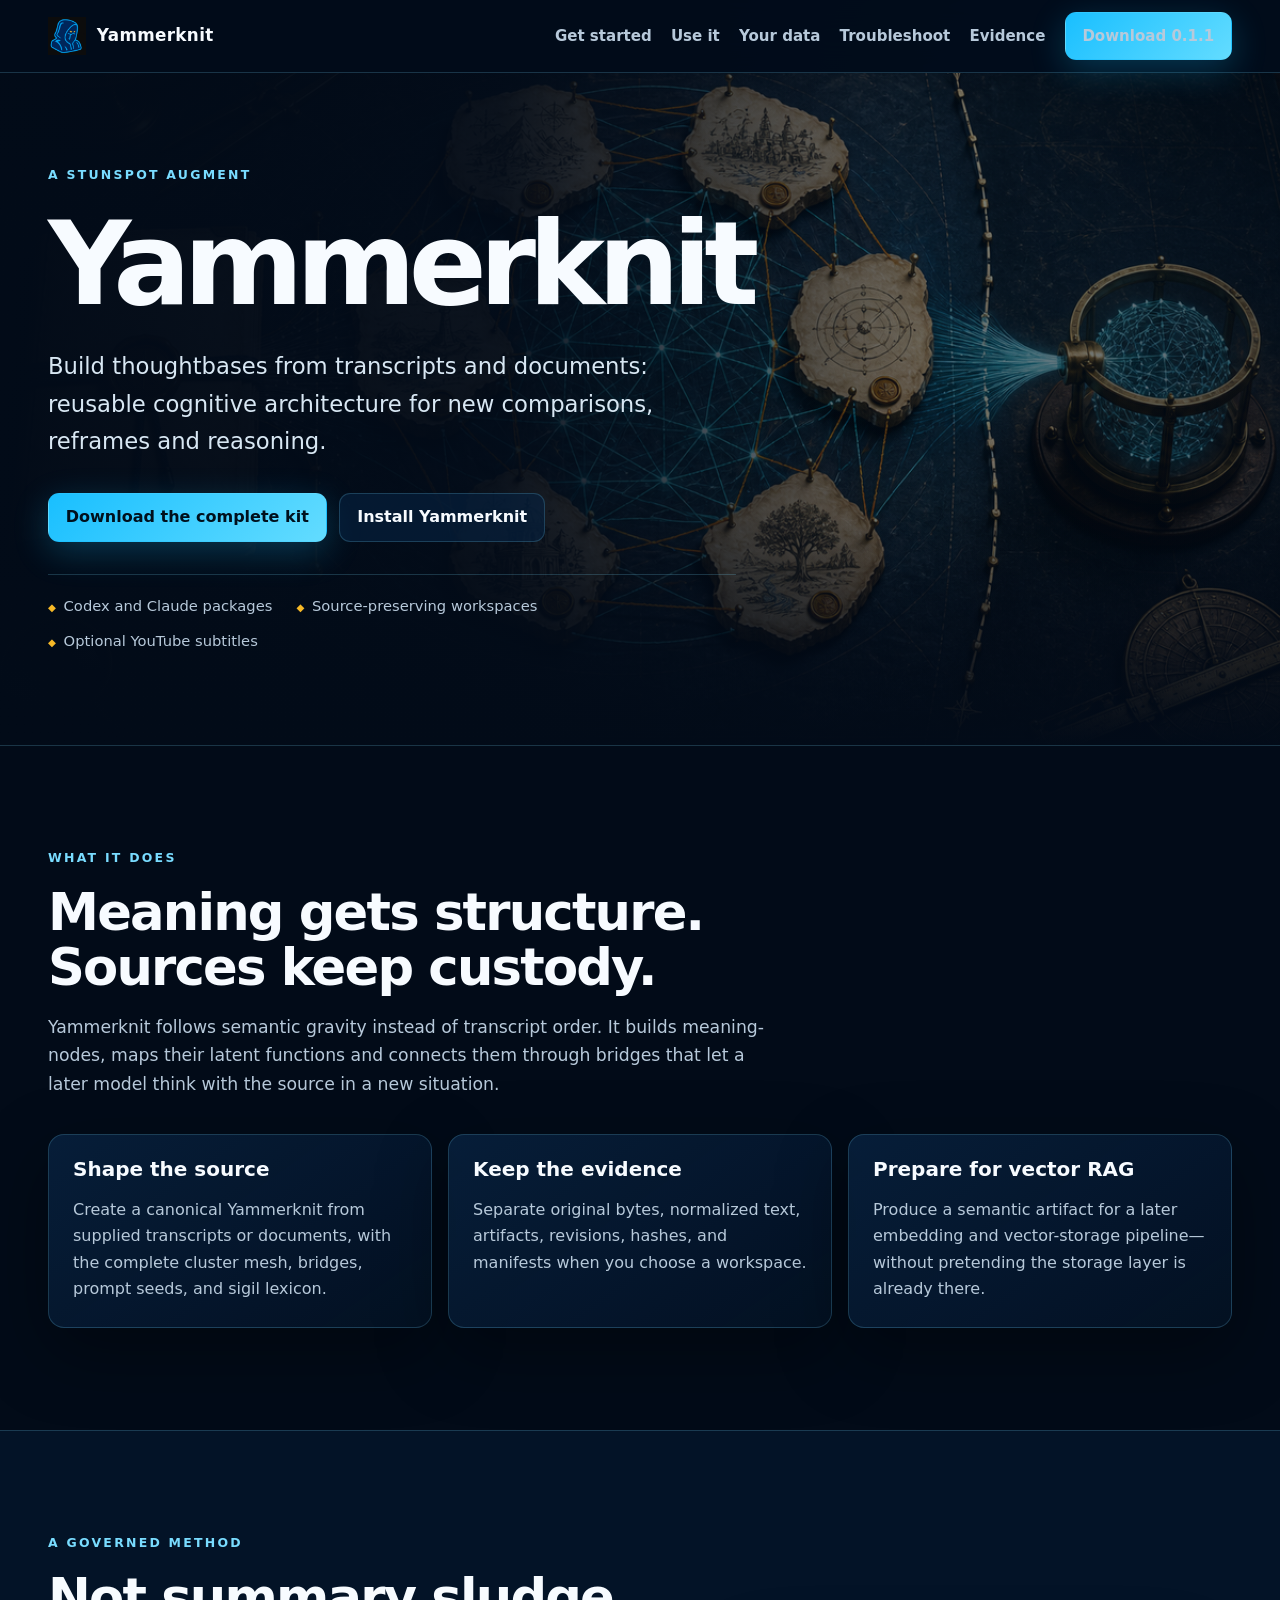
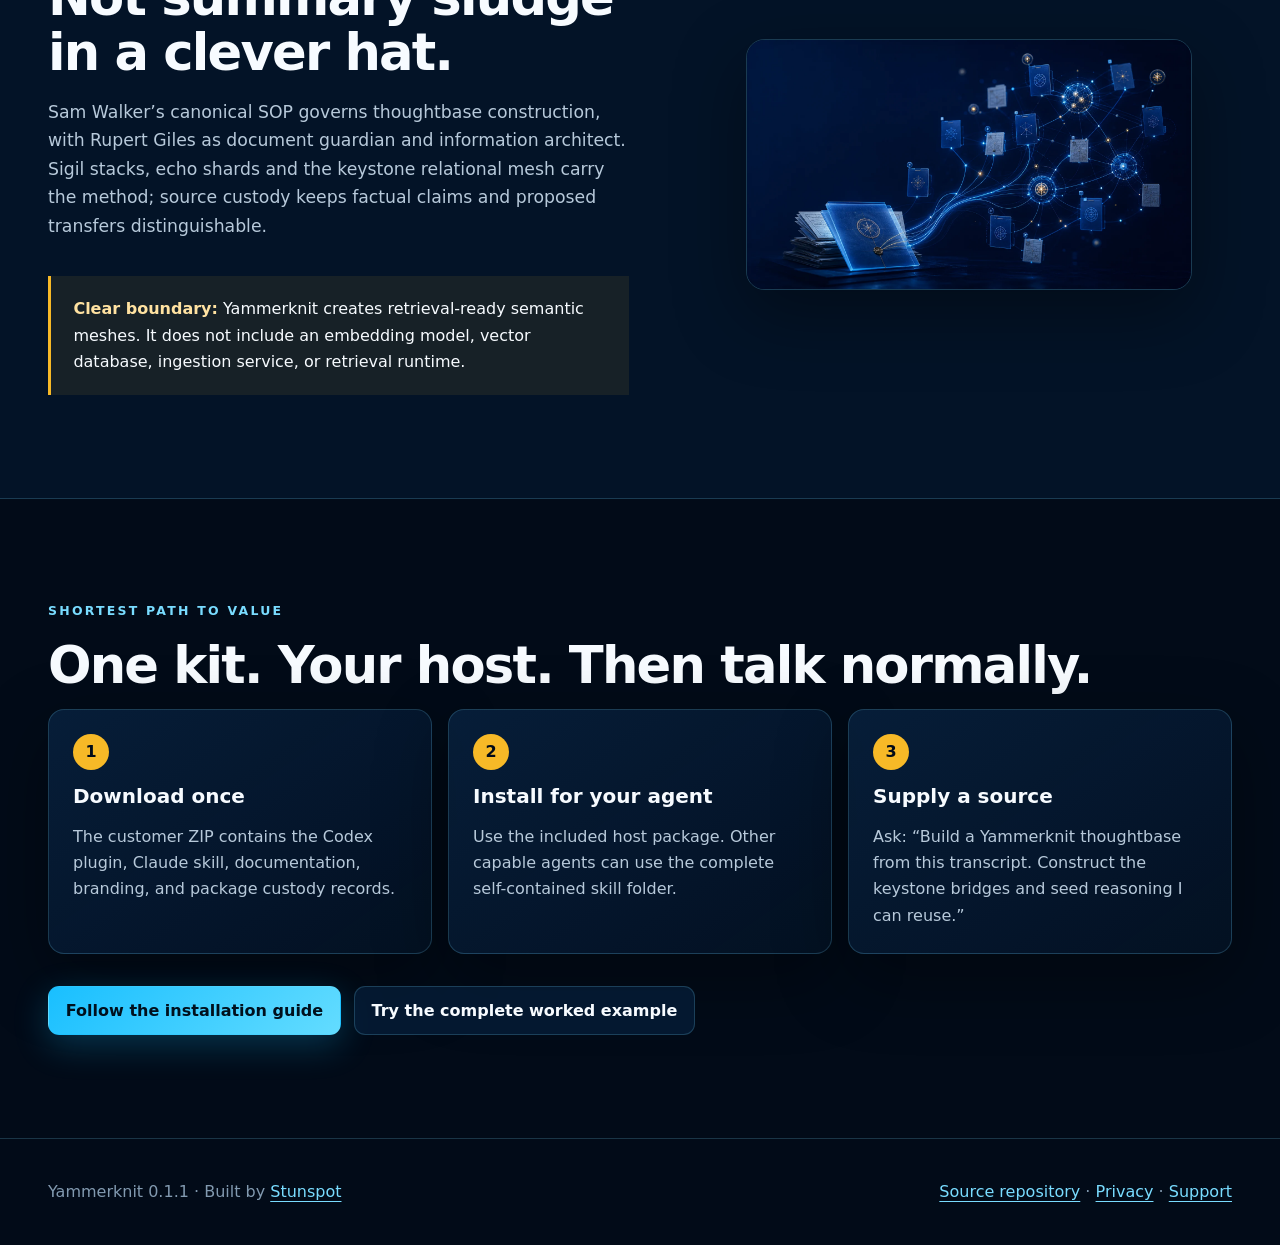
==== commit 86bcbec7: "Deliver Yammerknit 0.1.1 with current installation paths" ====
--- a/docs/index.html
+++ b/docs/index.html
@@ -34,7 +34,7 @@
         <li><a href="data.html">Your data</a></li>
         <li><a href="troubleshooting.html">Troubleshoot</a></li>
         <li><a href="validation.html">Evidence</a></li>
-        <li class="download-nav"><a class="button" href="https://github.com/Stunspot/yammerknit/raw/refs/heads/main/release/current/Yammerknit-v0.1.0.zip">Download 0.1.0</a></li>
+        <li class="download-nav"><a class="button" href="https://github.com/Stunspot/yammerknit/raw/refs/heads/main/release/current/Yammerknit-v0.1.1.zip">Download 0.1.1</a></li>
       </ul>
     </nav>
   </header>
@@ -48,7 +48,7 @@
           <h1 id="hero-title">Yammerknit</h1>
           <p class="lede">Build thoughtbases from transcripts and documents: reusable cognitive architecture for new comparisons, reframes and reasoning.</p>
           <div class="actions">
-            <a class="button" href="https://github.com/Stunspot/yammerknit/raw/refs/heads/main/release/current/Yammerknit-v0.1.0.zip">Download the complete kit</a>
+            <a class="button" href="https://github.com/Stunspot/yammerknit/raw/refs/heads/main/release/current/Yammerknit-v0.1.1.zip">Download the complete kit</a>
             <a class="button-secondary" href="get-started.html">Install Yammerknit</a>
           </div>
           <div class="proof-strip" aria-label="Product facts">
@@ -100,7 +100,7 @@
 
   <footer class="site-footer">
     <div class="shell footer-inner">
-      <p>Yammerknit 0.1.0 · Built by <a href="https://stunspot.com/">Stunspot</a></p>
+      <p>Yammerknit 0.1.1 · Built by <a href="https://stunspot.com/">Stunspot</a></p>
       <p><a href="https://github.com/Stunspot/yammerknit">Source repository</a> · <a href="https://github.com/Stunspot/yammerknit/blob/main/PRIVACY.md">Privacy</a> · <a href="https://github.com/Stunspot/yammerknit/blob/main/SUPPORT.md">Support</a></p>
     </div>
   </footer>
